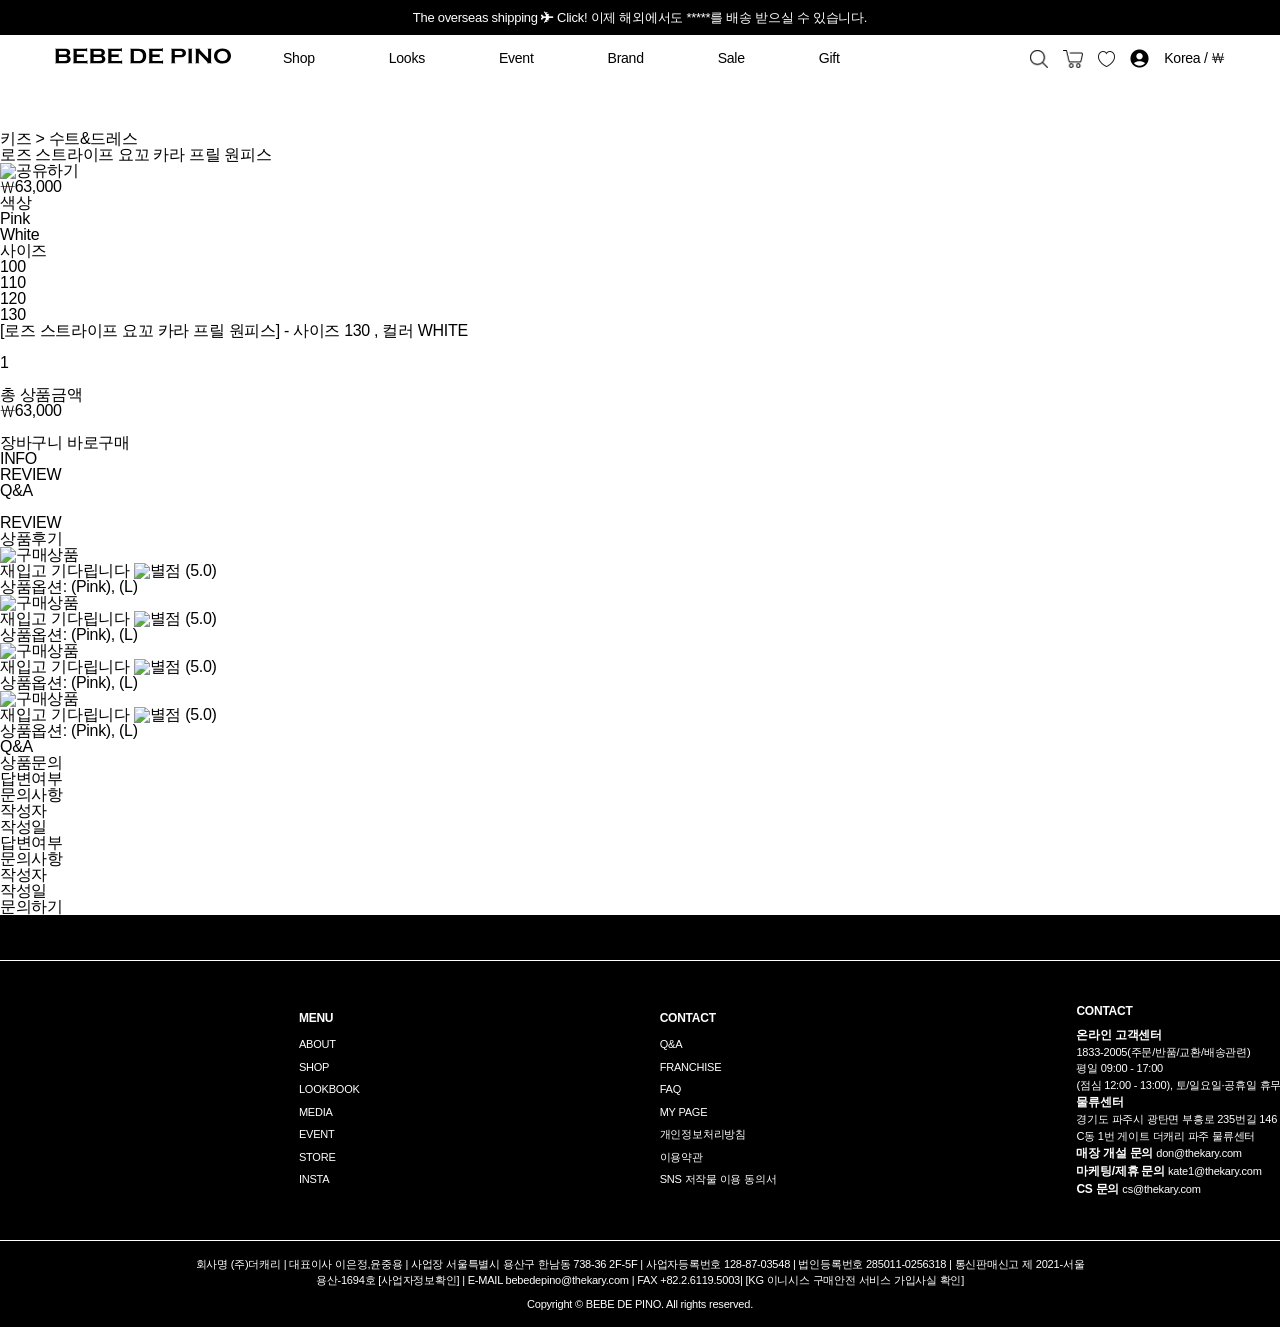
==== product.html @ 1c3b0cec "0415 main+sub" ====
<!DOCTYPE html>
<html lang="ko">
<head>
    <meta charset="UTF-8">
    <meta name="description" content="설렘과 행복 가득한 동화 같은 브랜드.">
    <meta name="keywords" content="아동복, 아기옷, 유아복, 아이들옷, 아이들 유행">
    <link rel="shortcut icon" href="./img/common/logo_r.png" type="image/x-icon">
    <meta name="viewport" content="width=device-width, initial-scale=1.0">
    <title> (포트폴리오) | BxBx Dx xIxO</title>
    <!-- 플러그인, 웹글꼴 연결 -->
    <!-- 개별 사용자 디자인 파일 -->
    <!--swiper 필수 css cdn 연결-->
    <link rel="stylesheet" href="https://unpkg.com/swiper/swiper-bundle.css">
    <link rel="stylesheet" href="https://unpkg.com/swiper/swiper-bundle.min.css">
    <!--swiper 필수 JS cdn 연결-->
    <script src="https://unpkg.com/swiper/swiper-bundle.js"></script>
    <script src="https://unpkg.com/swiper/swiper-bundle.min.js"></script>
    <link rel="stylesheet" href="./styles/reset.css">
    <link rel="stylesheet" href="./styles/common.css">
    <link rel="stylesheet" href="./styles/product.css">
    <link rel="stylesheet" href="./styles/responsive.css">
    <script src="./scripts/common.js" defer></script>
    <script src="./scripts/product.js" defer></script>
</head>
<body>
    <div class="tie_bnr">
        <a href="#">The overseas shipping ✈ Click! 이제 해외에서도 *****를 배송 받으실 수 있습니다.</a>
    </div>
    <div id="wrap">
        <header>
            <div class="top_bnr">
                <div class="bnr_left">
                    <h1>
                        <a href="#" class="bblogo">
                            <img src="./img/common/bb_logo_blk.svg" alt="베베드피노">
                        </a>
                    </h1>
                    <ul class="nav">
                        <li><a href="#" class="navmain">Shop</a>
                            <ul class="lnb_depth">
                                <li><a href="#">신상품</a></li>
                                <li><a href="#">베스트</a></li>
                                <li><a href="#">콜라보레이션</a></li>
                                <li><a href="#">에디션</a></li>
                                <li><a href="#">웨어</a>
                                    <ul class="lnb_depth_2">
                                        <li><a href="#">신생아</a></li>
                                        <li><a href="#">베이비</a></li>
                                        <li><a href="#">키즈</a></li>
                                    </ul>
                                </li>
                                <li><a href="#">언더웨어</a></li>
                                <li><a href="#">액세서리</a></li>
                                <li><a href="#">리빙</a></li>
                            </ul>
                        </li>
                        <li><a href="#" class="navmain">Looks</a>
                            <ul class="lnb_depth">
                                <li><a href="#">룩북</a></li>
                                <li><a href="#">영상</a></li>
                                <li><a href="#">미디어</a>
                                    <ul class="lnb_depth_2">
                                        <li><a href="#">뉴스</a></li>
                                        <li><a href="#">매거진</a></li>
                                        <li><a href="#">이슈</a></li>
                                        <li><a href="#">베피스타일</a></li>
                                    </ul>
                                </li>
                            </ul>
                        </li>
                        <li><a href="#" class="navmain">Event</a>
                            <ul class="lnb_depth">
                                <li><a href="#">바로가기<span><img src="./img/common/link.svg" alt=""></span></a></li>
                            </ul>
                        </li>
                        <li><a href="#" class="navmain">Brand</a>
                            <ul class="lnb_depth">
                                <li><a href="#">브랜드 소개</a></li>
                                <li><a href="#">매장</a></li>
                            </ul>
                        </li>
                        <li><a href="#" class="navmain">Sale</a>
                            <ul class="lnb_depth">
                                <li><a href="#">시즌 상품</a></li>
                                <li><a href="#">아울렛</a></li>
                            </ul>
                        </li>
                        <li><a href="#" class="navmain">Gift</a>
                            <ul class="lnb_depth">
                                <li><a href="#">사은품</a></li>
                                <li><a href="#">선물하세요</a></li>
                            </ul>
                        </li>
                    </ul>
                </div>
                <div class="bnr_right">
                    <a href="#"><img src="./img/common/bnr_search.png" alt="검색"></a>
                    <a href="#"><img src="./img/common/bnr_cart.png" alt="카트"></a>
                    <a href="#"><img src="./img/common/bnr_wish.png" alt="찜리스트"></a>
                    <a href="#"><img src="./img/common/bnr_profile.png" alt="마이페이지"></a>
                    <a href="#">Korea / ￦</a>
                </div>
            </div>
            <div class="sub_bg"></div><!-- 서브가 나타날때 함께 나타나는 배경 -->
        </header>
        <main>
            <div class="salewrap">
                <div class="sale_img">
                    <div class="mainimg">
                        <div class="sub"><a href=""><img src="" alt=""></a></div>
                        <div class="sub"><a href=""><img src="" alt=""></a></div>
                        <div class="sub"><a href=""><img src="" alt=""></a></div>
                    </div>
                </div>
                <div class="sale_info">
                    <p class="p_cate">키즈 > 수트&드레스</p>
                    <div class="prod_info">
                        <div class="p_name_link">
                            <p>로즈 스트라이프 요꼬 카라 프릴 원피스</p>
                            <img src="" alt="공유하기">
                        </div>
                        <p class="p_price">₩63,000</p>
                    </div>
                    <div class="opt_zone">
                        <div class="color_size">
                            <div class="color">
                                <p>색상</p>
                                <ul class="color_btn">
                                    <li>Pink</li>
                                    <li>White</li>
                                </ul>
                            </div>
                            <div class="size">
                                <p>사이즈</p>
                                <ul class="size_btn">
                                    <li>100</li>
                                    <li>110</li>
                                    <li>120</li>
                                    <li>130</li>
                                </ul>
                            </div>
                        </div>
                        <div class="select">
                            <div class="select_grey">
                                <p>[로즈 스트라이프 요꼬 카라 프릴 원피스] - <em>사이즈 130 , 컬러 WHITE</em></p>
                                <div class="select_box">
                                    <input type="button" value="">
                                    <p>1</p>
                                    <input type="button" value="">
                                </div>
                            </div>
                            <div class="select_sum">
                                <p>총 상품금액</p>
                                <span class="price_sum">₩63,000</span>
                            </div>
                        </div>
                        <div class="btn_wrap">
                            <div class="btn_row">
                                <button type="button" class="wish"><img src="" alt=""></button>
                                <div class="cart_buy">
                                    <button type="button" class="cart">장바구니</button>
                                    <button type="button" class="buy">바로구매</button>
                                </div>
                            </div>
                        </div>
                    </div>
                </div>
            </div>
            <nav>
                <ul class="p_info">
                    <li>INFO</li>
                    <li>REVIEW</li>
                    <li>Q&A</li>
                </ul>
            </nav>
            <div class="p_long_img">
                <img src="" alt="">
                <img src="" alt="">
            </div>
            <div class="review sub_wrap">
                <div class="sub_part">
                    <div class="title">
                        <h1>REVIEW</h1>
                        <p>상품후기</p>
                    </div>
                    <div class="content">
                        <ul class="r_list"> <!-- 리뷰샘플 -->
                            <li>
                                <img src="" alt="구매상품">
                                <div class="rev_cont">
                                    <div class="rev">
                                        <p>
                                            <em>재입고 기다립니다</em>
                                            <img src="" alt="별점">
                                            <span>(5.0)</span>
                                        </p>
                                    </div>
                                    <p class="rev_optin">상품옵션: (Pink), (L)</p>
                                </div>
                            </li>
                            <li>
                                <img src="" alt="구매상품">
                                <div class="rev_cont">
                                    <div class="rev">
                                        <p>
                                            <em>재입고 기다립니다</em>
                                            <img src="" alt="별점">
                                            <span>(5.0)</span>
                                        </p>
                                    </div>
                                    <p class="rev_optin">상품옵션: (Pink), (L)</p>
                                </div>
                            </li>
                            <li>
                                <img src="" alt="구매상품">
                                <div class="rev_cont">
                                    <div class="rev">
                                        <p>
                                            <em>재입고 기다립니다</em>
                                            <img src="" alt="별점">
                                            <span>(5.0)</span>
                                        </p>
                                    </div>
                                    <p class="rev_optin">상품옵션: (Pink), (L)</p>
                                </div>
                            </li>
                            <li>
                                <img src="" alt="구매상품">
                                <div class="rev_cont">
                                    <div class="rev">
                                        <p>
                                            <em>재입고 기다립니다</em>
                                            <img src="" alt="별점">
                                            <span>(5.0)</span>
                                        </p>
                                    </div>
                                    <p class="rev_optin">상품옵션: (Pink), (L)</p>
                                </div>
                            </li>
                        </ul>
                    </div>
                </div>
            </div>
            <div class="qna sub_wrap">
                <div class="sub_part">
                    <div class="title">
                        <h1>Q&A</h1>
                        <p>상품문의</p>
                    </div>
                    <div class="content">
                        <dl class="qna_table">
                            <dt>
                                <ul class="qna_dt">
                                    <li>답변여부</li>
                                    <li>문의사항</li>
                                    <li>작성자</li>
                                    <li>작성일</li>
                                </ul>
                            </dt>
                            <dd>
                                <ul class="qna_dd">
                                    <li>답변여부</li>
                                    <li>문의사항</li>
                                    <li>작성자</li>
                                    <li>작성일</li>
                                </ul>
                            </dd>
                        </dl>
                        <button type="button" class="write_btn">문의하기</button>
                    </div>
                </div>
            </div>
        </main>
        <footer>
            <div class="line_zone">
                <div class="logozone">
                    <a href="#"><img src="./img/common/bottom_logo_w.png" alt="베베드피노"></a>
                </div>
                <div class="f_line"></div>
                <div class="f_menu">
                    <p><em>MENU</em></p>
                    <div class="f_bundle">
                        <a href="#">ABOUT</a>
                        <a href="#">SHOP</a>
                        <a href="#">LOOKBOOK</a>
                        <a href="#">MEDIA</a>
                        <a href="#">EVENT</a>
                        <a href="#">STORE</a>
                        <a href="#">INSTA</a>
                    </div>
                </div>
                <div class="f_line"></div>
                <div class="f_contact">
                    <p><em>CONTACT</em></p>
                    <div class="f_bundle">
                        <a href="#">Q&A</a>
                        <a href="#">FRANCHISE</a>
                        <a href="#">FAQ</a>
                        <a href="#">MY PAGE</a>
                        <a href="#">개인정보처리방침</a>
                        <a href="#">이용약관</a>
                        <a href="#">SNS 저작물 이용 동의서</a>
                    </div>
                </div>
                <div class="f_line"></div>
                <div class="f_customer">
                    <p><em>CONTACT</em></p>
                    <div class="f_bundle">
                        <div class="c_center">
                            <dl class="center_o">
                                <dt><em>온라인 고객센터</em></dt>
                                <dd><p>1833-2005(주문/반품/교환/배송관련)</p></dd>
                                <dd><p>평일 09:00 - 17:00</p></dd>
                                <dd><p>(점심 12:00 - 13:00), 토/일요일·공휴일 휴무</p></dd>
                            </dl>
                            <dl class="center_m">
                                <dt><em>물류센터</em></dt>
                                <dd><p>경기도 파주시 광탄면 부흥로 235번길 146</p></dd>
                                <dd><p>C동 1번 게이트 더캐리 파주 물류센터</p></dd>
                            </dl>
                        </div>
                        <div class="c_cs">
                            <p><em>매장 개설 문의 </em>don@thekary.com</p>
                            <p><em>마케팅/제휴 문의 </em>kate1@thekary.com</p>
                            <p><em>CS 문의 </em>cs@thekary.com</p>
                        </div>
                    </div>
                </div>
            </div>
            <address>
                <p>회사명 (주)더캐리 | 대표이사 이은정,윤중용 | 사업장 서울특별시 용산구 한남동 738-36 2F-5F | 사업자등록번호 128-87-03548 | 법인등록번호 285011-0256318 | 통신판매신고 제 2021-서울용산-1694호 [사업자정보확인] | E-MAIL bebedepino@thekary.com | FAX +82.2.6119.5003| [KG 이니시스 구매안전 서비스 가입사실 확인]</p>
                <p>Copyright © BEBE DE PINO. All rights reserved.</p>
            </address>
        </footer>
    </div>
</body>
</html>
---- styles/common.css ----
#wrap {}
#wrap * {
    transition: all 0.3s; /* 크기변형 애니메이션 부드럽게 */
}
/* -------------------------------------------------띠배너 */
.tie_bnr {
    background-color: #000000;
    width: 100%;
    text-align: center;
    padding: 9.25px 0;
}
.tie_bnr a {
    font-size: 0.81rem;
    color: white;
}
/* -------------------------------------------------메인~헤더 */
#wrap {}
#wrap header {}
#wrap header .sub_bg {
    display: none;
    position: absolute; z-index: 800;
    background-color: #fcfcfc;
    width: 100%; height: 440px;
}
#wrap header .top_bnr {
    display: flex; flex-flow: row nowrap;
    justify-content:space-between; align-items: center;
    height: 48px;
    background-color: rgba(255, 255, 255, 0.7);
    padding: 0 55px;
    position: relative; z-index: 999;
}
#wrap header .top_bnr .bnr_left {
    display: flex; flex-flow: row nowrap;
    justify-content:space-between; align-items:center;
    gap:30px;
}
#wrap header .top_bnr .bnr_left h1 {
    width: 176px; height: 22px;
}
#wrap header .top_bnr .bnr_left h1 .bblogo {}
#wrap header .top_bnr .bnr_left h1 .bblogo img {width: 100%;}
#wrap header .top_bnr .bnr_left .nav {
    display: flex; flex-flow: row nowrap;
    justify-content:space-between; align-items:start;
    font-size: 0.88rem; line-height: 1.2; font-weight: 500;
    gap: 30px;
    position: relative; top:0;
}
#wrap header .top_bnr .bnr_left .nav li {
    text-align:left;
}
#wrap header .top_bnr .bnr_left .nav li .navmain {
    padding: 20px 22px;
}
#wrap header .top_bnr .bnr_left .nav li .navmain:hover {
    border-bottom: 2px solid #E72819;
    color: #E72819;
}
#wrap header .top_bnr .bnr_left .nav li a {
    font-size: 0.88rem; font-weight: 500; line-height: 1.5;
}
#wrap header .top_bnr .bnr_left .nav li .lnb_depth {
    width: max-content;
    display: none; flex-flow: column nowrap;
    text-align:left;
    margin-top: 40px;
    gap:18px;
    position: absolute;
}
#wrap header .top_bnr .bnr_left .nav li .lnb_depth > li {
    margin-left: 22px;
}
#wrap header .top_bnr .bnr_left .nav li .lnb_depth li a {
    display: flex;  flex-flow: row nowrap; align-items: end;
}
#wrap header .top_bnr .bnr_left .nav li .lnb_depth li a span {width: 10px;}
#wrap header .top_bnr .bnr_left .nav li .lnb_depth li a span img {width: 100%;}
#wrap header .top_bnr .bnr_left .nav li .lnb_depth li .lnb_depth_2 {
    display: flex; flex-flow: column nowrap;
    text-align: left;
    gap:13px;
    margin-top: 13px;
}
#wrap header .top_bnr .bnr_left .nav li .lnb_depth li .lnb_depth_2 li {
    margin-left: 9px;
}
#wrap header .top_bnr .bnr_left .nav li .lnb_depth li .lnb_depth_2 li a {
    font-size: 0.75rem; font-weight:300; line-height: 1.5;
}
#wrap header .top_bnr .bnr_left .nav li .lnb_depth li a img {width: 100%;}
/* #wrap header .top_bnr .bnr_left .nav li:nth-child(1) {width: 103px;}
#wrap header .top_bnr .bnr_left .nav li:nth-child(2) {width: 86px;}
#wrap header .top_bnr .bnr_left .nav li:nth-child(3) {width: 98px;}
#wrap header .top_bnr .bnr_left .nav li:nth-child(4) {width: 82px;}
#wrap header .top_bnr .bnr_left .nav li:nth-child(5) {width: 73px;}
#wrap header .top_bnr .bnr_left .nav li:nth-child(6) {width: 68px;} */
#wrap header .top_bnr .bnr_right {
    display: flex; flex-flow: row nowrap;
    justify-content:space-between; align-items:center;
    gap: 15px;
}
#wrap header .top_bnr .bnr_right a {
    font-size: 0.88rem; line-height: 1.2; font-weight: 500;
    height: 18px;
}
#wrap header .top_bnr .bnr_right a:nth-child(1) {width: 18px; height: 18px;}
#wrap header .top_bnr .bnr_right a:nth-child(2) {width: 20px; height: 18px;}
#wrap header .top_bnr .bnr_right a:nth-child(3) {width: 17px; height: 17px;}
#wrap header .top_bnr .bnr_right a:nth-child(4) {width: 19px; height: 19px;}
#wrap header .top_bnr .bnr_right a:nth-child(5) {}
#wrap header .top_bnr .bnr_right a img {width: 100%;}
/* -------------------------------------------------메인~섹션별 설정 */
#wrap main .section {
    margin: 0 auto;
    padding: 100px 0;
    width: 1420px;
}
#wrap main .section .title {
    display: flex; flex-flow: row nowrap;
    justify-content: space-between; align-items:flex-end;
    padding-bottom: 25px;
}
#wrap main .section .title .title_info {
    display: flex; flex-flow: row nowrap;
    justify-content: space-between; align-items:flex-end;
}
#wrap main .section .title .title_info h1 {
    font-size: 1.69rem; font-weight: 600;
    margin-right: 9px;
}
#wrap main .section .title .title_info p {
    font-size: 1.0rem; font-weight: 300;
}
#wrap main .section .title .more_btn {}
#wrap main * .more_btn u {
    font-size: 0.69rem; font-weight:500;
}
/* -------------------------------------------------footer */
#wrap footer {
    background-color: #000;
    padding-top:45px;
}
#wrap footer * {
    color: #fff;
    font-size: 0.69rem; font-weight: 200; line-height: 1.5;
}
#wrap footer * em {
    font-size: 0.75rem; font-weight:600; line-height: 1.5;
}

#wrap footer .line_zone {
    display: flex; flex-flow: row nowrap;
    justify-content: center; align-items: center;
    gap:150px;
    border-top : 1px solid #fff;
    border-bottom : 1px solid #fff;
}
#wrap footer .line_zone .f_line {
    background-color: #fff;
    width: 1px; height:279px;
}
#wrap footer .line_zone .logozone {}
#wrap footer .line_zone .logozone a {}
#wrap footer .line_zone .logozone a img {width: 100%; height: 86px;}
#wrap footer .line_zone .f_menu {}
#wrap footer .line_zone .f_menu p {}
#wrap footer .line_zone .f_menu p em {}
#wrap footer .line_zone div .f_bundle {
    display: flex; flex-flow: column nowrap;
    width: max-content;
    margin-top: 6px;
}
#wrap footer .line_zone div .f_bundle a {
    padding: 3px 0;
}
#wrap footer .line_zone .f_menu .f_bundle {}
#wrap footer .line_zone .f_menu .f_bundle a {}
#wrap footer .line_zone .f_contact {}
#wrap footer .line_zone .f_contact p {}
#wrap footer .line_zone .f_contact p em {}
#wrap footer .line_zone .f_contact .f_bundle {}
#wrap footer .line_zone .f_contact .f_bundle a {}
#wrap footer .line_zone .f_customer {}
#wrap footer .line_zone .f_customer p {}
#wrap footer .line_zone .f_customer p em {}
#wrap footer .line_zone .f_customer .f_bundle {}
#wrap footer .line_zone .f_customer .f_bundle .c_center {}
#wrap footer .line_zone .f_customer .f_bundle .c_center .center_o {}
#wrap footer .line_zone .f_customer .f_bundle .c_center .center_o dt {}
#wrap footer .line_zone .f_customer .f_bundle .c_center .center_o dt em {}
#wrap footer .line_zone .f_customer .f_bundle .c_center .center_o dd {}
#wrap footer .line_zone .f_customer .f_bundle .c_center .center_o dd p {}
#wrap footer .line_zone .f_customer .f_bundle .c_center .center_m {}
#wrap footer .line_zone .f_customer .f_bundle .c_center .center_m dt {}
#wrap footer .line_zone .f_customer .f_bundle .c_center .center_m dt em {}
#wrap footer .line_zone .f_customer .f_bundle .c_center .center_m dd {}
#wrap footer .line_zone .f_customer .f_bundle .c_center .center_m dd p {}
#wrap footer .line_zone .f_customer .f_bundle .c_cs {}
#wrap footer .line_zone .f_customer .f_bundle .c_cs p {}
#wrap footer .line_zone .f_customer .f_bundle .c_cs p em {}
#wrap footer address {
    margin: 0 auto;
    text-align: center;
    width: 896px;
    padding: 15px 0;
}
#wrap footer address p {}
#wrap footer address p:first-child {
    margin-bottom: 7px;
}
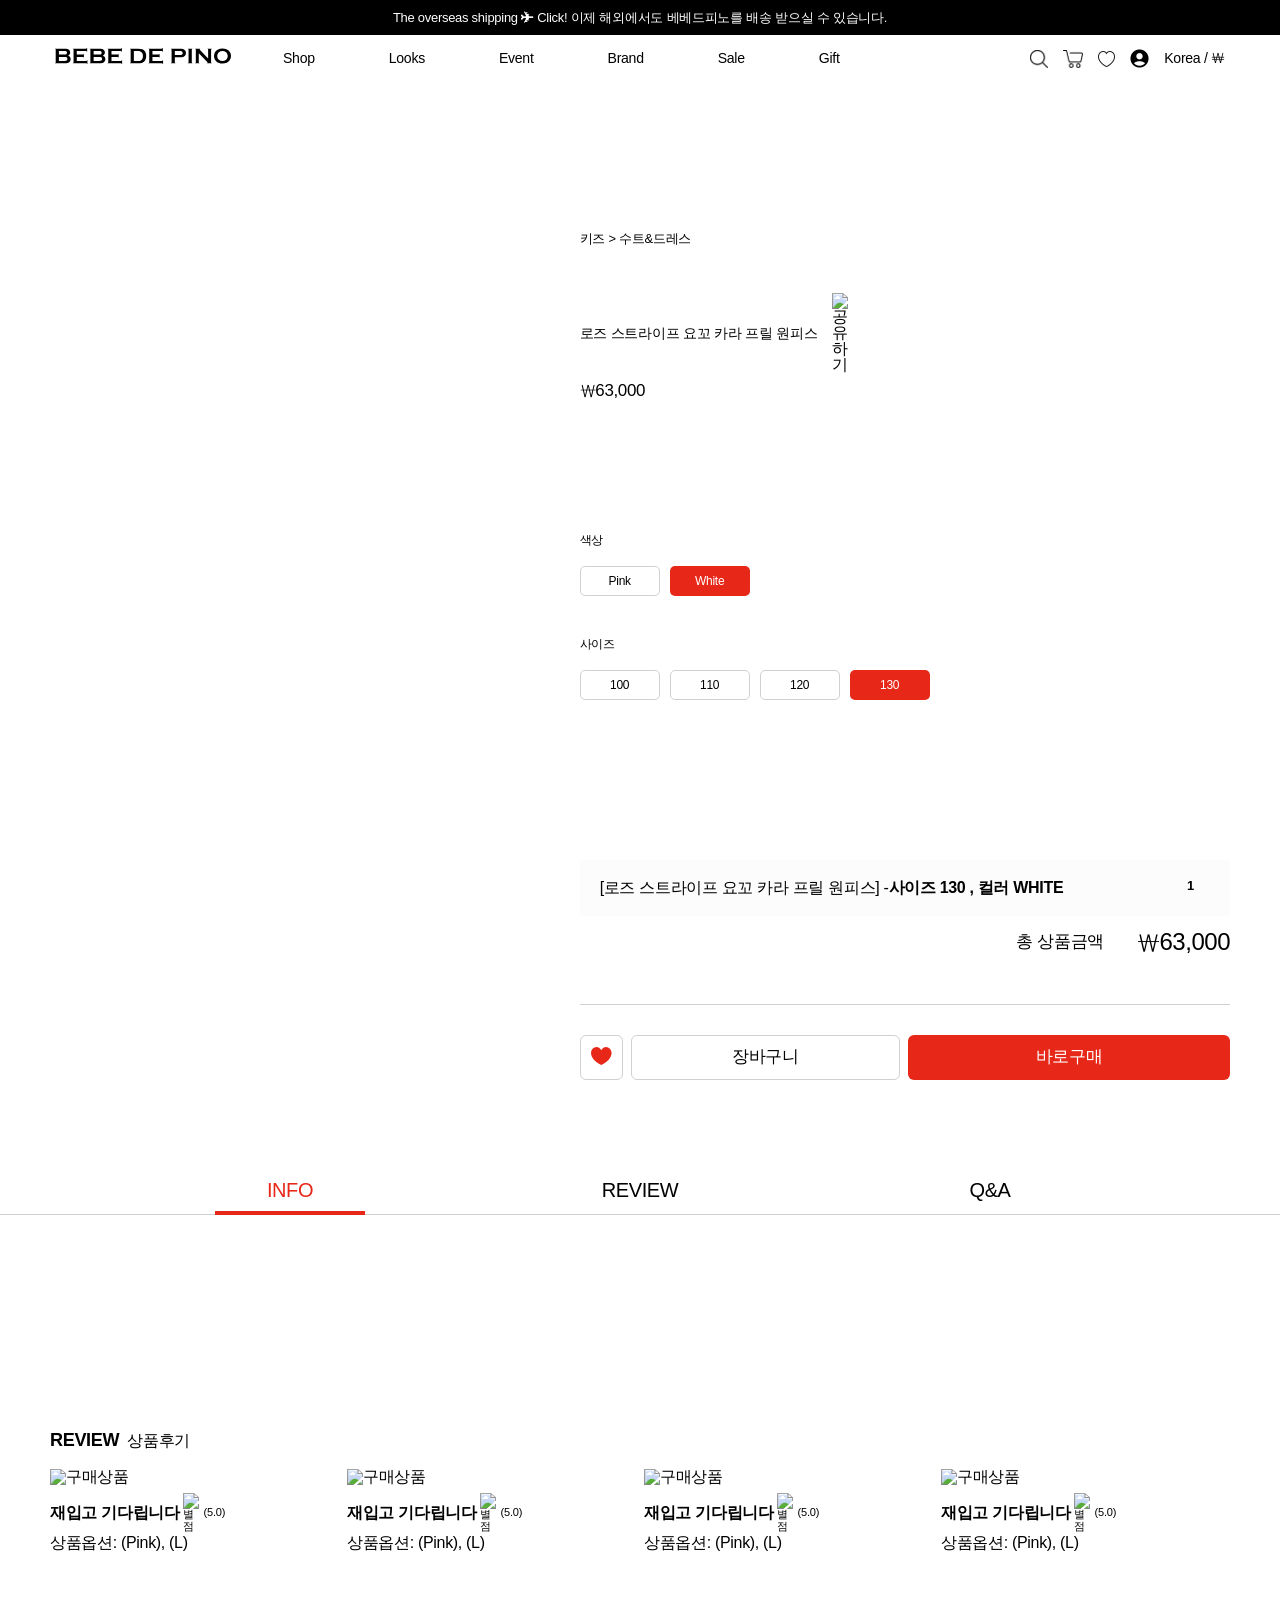
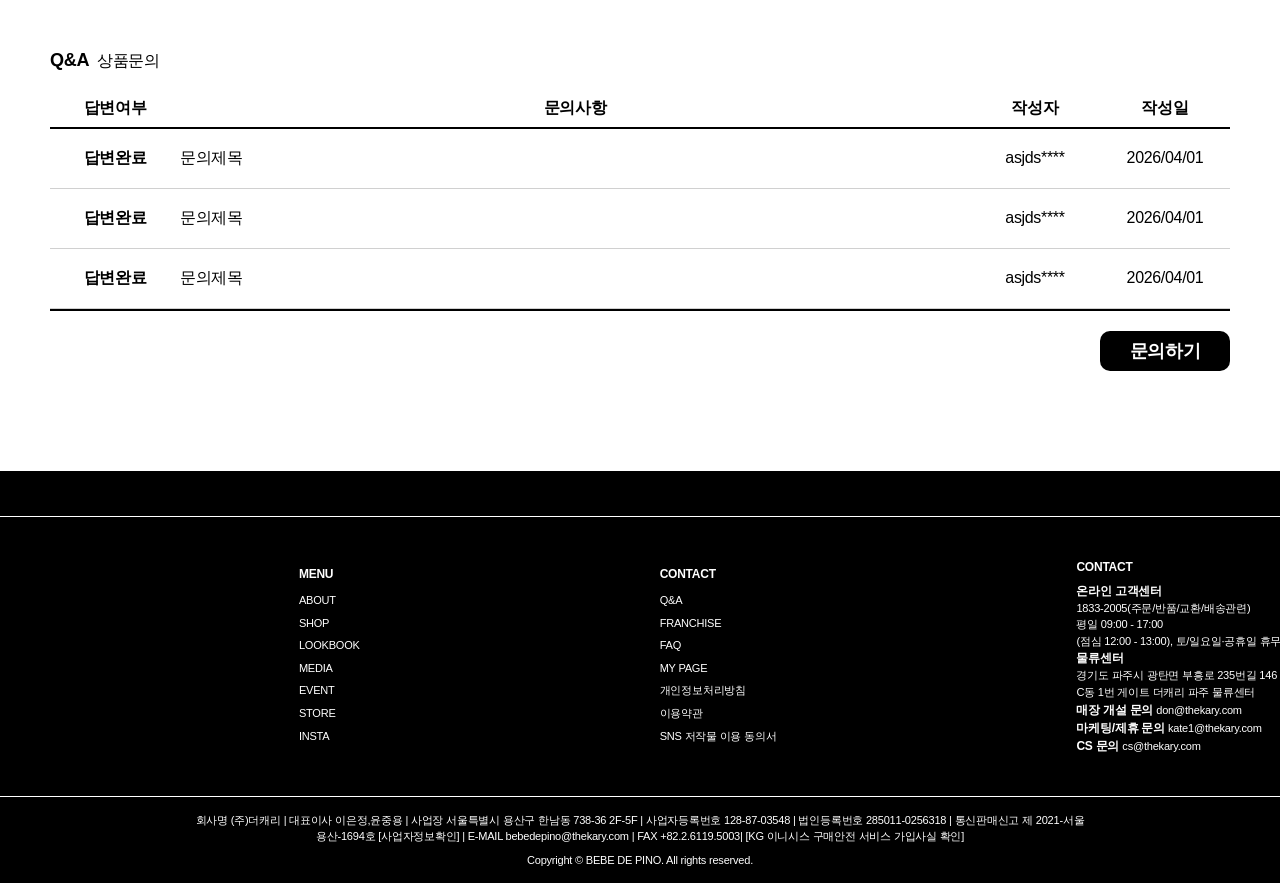
==== commit 8d3aa63d: "0424" ====
--- a/product.html
+++ b/product.html
@@ -6,7 +6,7 @@
     <meta name="keywords" content="아동복, 아기옷, 유아복, 아이들옷, 아이들 유행">
     <link rel="shortcut icon" href="./img/common/logo_r.png" type="image/x-icon">
     <meta name="viewport" content="width=device-width, initial-scale=1.0">
-    <title> (포트폴리오) | BxBx Dx xIxO</title>
+    <title>(포트폴리오) | BeBe De PINO</title>
     <!-- 플러그인, 웹글꼴 연결 -->
     <!-- 개별 사용자 디자인 파일 -->
     <!--swiper 필수 css cdn 연결-->
@@ -24,7 +24,7 @@
 </head>
 <body>
     <div class="tie_bnr">
-        <a href="#">The overseas shipping ✈ Click! 이제 해외에서도 *****를 배송 받으실 수 있습니다.</a>
+        <a href="#">The overseas shipping ✈ Click! 이제 해외에서도 베베드피노를 배송 받으실 수 있습니다.</a>
     </div>
     <div id="wrap">
         <header>
@@ -36,7 +36,13 @@
                         </a>
                     </h1>
                     <ul class="nav">
-                        <li><a href="#" class="navmain">Shop</a>
+                        <li>
+                            <div class="nav_row">
+                                <a href="#" class="navmain">Shop</a>
+                                <button class="arrow_btn" aria-label="하위메뉴 열기">
+                                    <img src="https://cdn-icons-png.flaticon.com/128/6423/6423875.png" alt="">
+                                </button>
+                            </div>
                             <ul class="lnb_depth">
                                 <li><a href="#">신상품</a></li>
                                 <li><a href="#">베스트</a></li>
@@ -54,7 +60,13 @@
                                 <li><a href="#">리빙</a></li>
                             </ul>
                         </li>
-                        <li><a href="#" class="navmain">Looks</a>
+                        <li>
+                            <div class="nav_row">
+                                <a href="#" class="navmain">Looks</a>
+                                <button class="arrow_btn" aria-label="하위메뉴 열기">
+                                    <img src="https://cdn-icons-png.flaticon.com/128/6423/6423875.png" alt="">
+                                </button>
+                            </div>
                             <ul class="lnb_depth">
                                 <li><a href="#">룩북</a></li>
                                 <li><a href="#">영상</a></li>
@@ -68,24 +80,53 @@
                                 </li>
                             </ul>
                         </li>
-                        <li><a href="#" class="navmain">Event</a>
-                            <ul class="lnb_depth">
-                                <li><a href="#">바로가기<span><img src="./img/common/link.svg" alt=""></span></a></li>
-                            </ul>
-                        </li>
-                        <li><a href="#" class="navmain">Brand</a>
+                        <li>
+                            <div class="nav_row">
+                                <a href="#" class="navmain">Event</a>
+                                <button class="arrow_btn" aria-label="하위메뉴 열기">
+                                    <img src="https://cdn-icons-png.flaticon.com/128/6423/6423875.png" alt="">
+                                </button>
+                            </div>
+                            <ul class="lnb_depth">
+                                <li class="event_row">
+                                    <a href="#">바로가기</a>
+                                    <span>
+                                        <img src="./img/common/link.svg" alt="">
+                                    </span>
+                                </li>
+                            </ul>
+                        </li>
+                        <li>
+                            <div class="nav_row">
+                                <a href="#" class="navmain">Brand</a>
+                                <button class="arrow_btn" aria-label="하위메뉴 열기">
+                                    <img src="https://cdn-icons-png.flaticon.com/128/6423/6423875.png" alt="">
+                                </button>
+                            </div>
                             <ul class="lnb_depth">
                                 <li><a href="#">브랜드 소개</a></li>
                                 <li><a href="#">매장</a></li>
                             </ul>
                         </li>
-                        <li><a href="#" class="navmain">Sale</a>
+                        <li>
+                            <div class="nav_row">
+                                <a href="#" class="navmain">Sale</a>
+                                <button class="arrow_btn" aria-label="하위메뉴 열기">
+                                    <img src="https://cdn-icons-png.flaticon.com/128/6423/6423875.png" alt="">
+                                </button>
+                            </div>
                             <ul class="lnb_depth">
                                 <li><a href="#">시즌 상품</a></li>
                                 <li><a href="#">아울렛</a></li>
                             </ul>
                         </li>
-                        <li><a href="#" class="navmain">Gift</a>
+                        <li>
+                            <div class="nav_row">
+                                <a href="#" class="navmain">Gift</a>
+                                <button class="arrow_btn" aria-label="하위메뉴 열기">
+                                    <img src="https://cdn-icons-png.flaticon.com/128/6423/6423875.png" alt="">
+                                </button>
+                            </div>
                             <ul class="lnb_depth">
                                 <li><a href="#">사은품</a></li>
                                 <li><a href="#">선물하세요</a></li>
@@ -100,53 +141,72 @@
                     <a href="#"><img src="./img/common/bnr_profile.png" alt="마이페이지"></a>
                     <a href="#">Korea / ￦</a>
                 </div>
+                <div class="bnr_short">
+                    <a href="#"><img src="./img/common/bnr_search.png" alt="검색"></a>
+                    <a href="#"><img src="./img/common/bnr_cart.png" alt="카트"></a>
+                    <a href="#" id="ham"><img src="./img/common/ham.svg" alt="메뉴모음"></a>
+                    <div class="m_bg">
+                        <div class="m_side_wrap">
+                            <div class="top"><!-- js붙여넣기 위치 -->
+                                <a href="#"><img src="./img/common/bnr_search.png" alt="검색"></a>
+                                <a href="#"><img src="./img/common/bnr_cart.png" alt="카트"></a>
+                                <a href="#" class="close_ham"><img src="./img/common/ham.svg" alt="닫기"></a>
+                            </div>
+                            <div class="m_nav"><!-- js붙여넣기 위치 --></div>
+                        </div>
+                    </div>
+                </div>
             </div>
             <div class="sub_bg"></div><!-- 서브가 나타날때 함께 나타나는 배경 -->
         </header>
         <main>
-            <div class="salewrap">
-                <div class="sale_img">
-                    <div class="mainimg">
-                        <div class="sub"><a href=""><img src="" alt=""></a></div>
-                        <div class="sub"><a href=""><img src="" alt=""></a></div>
-                        <div class="sub"><a href=""><img src="" alt=""></a></div>
-                    </div>
+            <div id="salewrap">
+                <div class="sale_imgzone">
+                    <a href="#" class="main_img"><img src="./img/sub/main_01.png" alt=""></a>
+                    <ul class="sub_imgzone">
+                        <li><a href="#"><img src="./img/sub/main_02.png" alt=""></a></li>
+                        <li><a href="#"><img src="./img/sub/main_03.png" alt=""></a></li>
+                        <li><a href="#"><img src="./img/sub/main_04.png" alt=""></a></li>
+                    </ul>
                 </div>
                 <div class="sale_info">
                     <p class="p_cate">키즈 > 수트&드레스</p>
                     <div class="prod_info">
                         <div class="p_name_link">
                             <p>로즈 스트라이프 요꼬 카라 프릴 원피스</p>
-                            <img src="" alt="공유하기">
+                            <a href="#" class="share_link"><img src="./img/sub/shr.png" alt="공유하기"></a>
                         </div>
                         <p class="p_price">₩63,000</p>
                     </div>
                     <div class="opt_zone">
                         <div class="color_size">
-                            <div class="color">
+                            <div class="opt color">
                                 <p>색상</p>
-                                <ul class="color_btn">
-                                    <li>Pink</li>
-                                    <li>White</li>
-                                </ul>
-                            </div>
-                            <div class="size">
+                                <ul class="btn_ul color_btn">
+                                    <li><button type="button">Pink</button></li>
+                                    <li><button type="button" class="active">White</button></li>
+                                </ul>
+                            </div>
+                            <div class="opt size">
                                 <p>사이즈</p>
-                                <ul class="size_btn">
-                                    <li>100</li>
-                                    <li>110</li>
-                                    <li>120</li>
-                                    <li>130</li>
+                                <ul class="btn_ul size_btn">
+                                    <li><button type="button">100</button></li>
+                                    <li><button type="button">110</button></li>
+                                    <li><button type="button">120</button></li>
+                                    <li><button type="button" class="active">130</button></li>
                                 </ul>
                             </div>
                         </div>
                         <div class="select">
                             <div class="select_grey">
-                                <p>[로즈 스트라이프 요꼬 카라 프릴 원피스] - <em>사이즈 130 , 컬러 WHITE</em></p>
+                                <div class="buy_info">
+                                    <p>[로즈 스트라이프 요꼬 카라 프릴 원피스] - </p>
+                                    <p><em>사이즈 130 , 컬러 WHITE</em></p>
+                                </div>
                                 <div class="select_box">
-                                    <input type="button" value="">
+                                    <button type="button"><img src="" alt=""></button>
                                     <p>1</p>
-                                    <input type="button" value="">
+                                    <button type="button"><img src="" alt=""></button>
                                 </div>
                             </div>
                             <div class="select_sum">
@@ -156,11 +216,9 @@
                         </div>
                         <div class="btn_wrap">
                             <div class="btn_row">
-                                <button type="button" class="wish"><img src="" alt=""></button>
-                                <div class="cart_buy">
-                                    <button type="button" class="cart">장바구니</button>
-                                    <button type="button" class="buy">바로구매</button>
-                                </div>
+                                <button type="button" class="wish"><img src="./img/product/zzim_btn.svg" alt=""></button>
+                                <button type="button" class="cart">장바구니</button>
+                                <button type="button" class="buy">바로구매</button>
                             </div>
                         </div>
                     </div>
@@ -168,30 +226,29 @@
             </div>
             <nav>
                 <ul class="p_info">
-                    <li>INFO</li>
-                    <li>REVIEW</li>
-                    <li>Q&A</li>
+                    <li><a href="#" class="active">INFO</a></li>
+                    <li><a href="#">REVIEW</a></li>
+                    <li><a href="#">Q&A</a></li>
                 </ul>
             </nav>
-            <div class="p_long_img">
-                <img src="" alt="">
-                <img src="" alt="">
-            </div>
-            <div class="review sub_wrap">
+            <div id="p_long_img">
+                <img src="./img/sub/rose.jpg" alt="">
+            </div>
+            <div class="sub_wrap" id="review">
                 <div class="sub_part">
                     <div class="title">
                         <h1>REVIEW</h1>
                         <p>상품후기</p>
                     </div>
-                    <div class="content">
+                    <div class="contents">
                         <ul class="r_list"> <!-- 리뷰샘플 -->
                             <li>
-                                <img src="" alt="구매상품">
+                                <a href="#" class="rev_more"><img src="./img/sub/rev.png" alt="구매상품"></a>
                                 <div class="rev_cont">
                                     <div class="rev">
                                         <p>
                                             <em>재입고 기다립니다</em>
-                                            <img src="" alt="별점">
+                                            <span class="star"><img src="./img/sub/star.png" alt="별점"></span>
                                             <span>(5.0)</span>
                                         </p>
                                     </div>
@@ -199,12 +256,12 @@
                                 </div>
                             </li>
                             <li>
-                                <img src="" alt="구매상품">
+                                <a href="#" class="rev_more"><img src="./img/sub/rev.png" alt="구매상품"></a>
                                 <div class="rev_cont">
                                     <div class="rev">
                                         <p>
                                             <em>재입고 기다립니다</em>
-                                            <img src="" alt="별점">
+                                            <span class="star"><img src="./img/sub/star.png" alt="별점"></span>
                                             <span>(5.0)</span>
                                         </p>
                                     </div>
@@ -212,12 +269,12 @@
                                 </div>
                             </li>
                             <li>
-                                <img src="" alt="구매상품">
+                                <a href="#" class="rev_more"><img src="./img/sub/rev.png" alt="구매상품"></a>
                                 <div class="rev_cont">
                                     <div class="rev">
                                         <p>
                                             <em>재입고 기다립니다</em>
-                                            <img src="" alt="별점">
+                                            <span class="star"><img src="./img/sub/star.png" alt="별점"></span>
                                             <span>(5.0)</span>
                                         </p>
                                     </div>
@@ -225,12 +282,12 @@
                                 </div>
                             </li>
                             <li>
-                                <img src="" alt="구매상품">
+                                <a href="#" class="rev_more"><img src="./img/sub/rev.png" alt="구매상품"></a>
                                 <div class="rev_cont">
                                     <div class="rev">
                                         <p>
                                             <em>재입고 기다립니다</em>
-                                            <img src="" alt="별점">
+                                            <span class="star"><img src="./img/sub/star.png" alt="별점"></span>
                                             <span>(5.0)</span>
                                         </p>
                                     </div>
@@ -241,13 +298,13 @@
                     </div>
                 </div>
             </div>
-            <div class="qna sub_wrap">
+            <div class="sub_wrap" id="qna">
                 <div class="sub_part">
                     <div class="title">
                         <h1>Q&A</h1>
                         <p>상품문의</p>
                     </div>
-                    <div class="content">
+                    <div class="contents">
                         <dl class="qna_table">
                             <dt>
                                 <ul class="qna_dt">
@@ -259,14 +316,30 @@
                             </dt>
                             <dd>
                                 <ul class="qna_dd">
-                                    <li>답변여부</li>
-                                    <li>문의사항</li>
-                                    <li>작성자</li>
-                                    <li>작성일</li>
+                                    <li>답변완료</li>
+                                    <li>문의제목</li>
+                                    <li>asjds****</li>
+                                    <li>2026/04/01</li>
+                                </ul>
+                            </dd>
+                            <dd>
+                                <ul class="qna_dd">
+                                    <li>답변완료</li>
+                                    <li>문의제목</li>
+                                    <li>asjds****</li>
+                                    <li>2026/04/01</li>
+                                </ul>
+                            </dd>
+                            <dd>
+                                <ul class="qna_dd">
+                                    <li>답변완료</li>
+                                    <li>문의제목</li>
+                                    <li>asjds****</li>
+                                    <li>2026/04/01</li>
                                 </ul>
                             </dd>
                         </dl>
-                        <button type="button" class="write_btn">문의하기</button>
+                        <button type="button" id="write_btn">문의하기</button>
                     </div>
                 </div>
             </div>
--- a/styles/common.css
+++ b/styles/common.css
@@ -28,7 +28,7 @@
     height: 48px;
     background-color: rgba(255, 255, 255, 0.7);
     padding: 0 55px;
-    position: relative; z-index: 999;
+    position: relative; z-index: 998;
 }
 #wrap header .top_bnr .bnr_left {
     display: flex; flex-flow: row nowrap;
@@ -71,11 +71,13 @@
 #wrap header .top_bnr .bnr_left .nav li .lnb_depth > li {
     margin-left: 22px;
 }
-#wrap header .top_bnr .bnr_left .nav li .lnb_depth li a {
+#wrap header .top_bnr .bnr_left .nav li .lnb_depth .event_row {
     display: flex;  flex-flow: row nowrap; align-items: end;
 }
-#wrap header .top_bnr .bnr_left .nav li .lnb_depth li a span {width: 10px;}
-#wrap header .top_bnr .bnr_left .nav li .lnb_depth li a span img {width: 100%;}
+#wrap header .top_bnr .bnr_left .nav li .lnb_depth li a {}
+#wrap header .top_bnr .bnr_left .nav li .lnb_depth li a span {margin-left: 1px; width: 10px;}
+#wrap header .top_bnr .bnr_left .nav li .lnb_depth li a span img {width: 100%;
+}
 #wrap header .top_bnr .bnr_left .nav li .lnb_depth li .lnb_depth_2 {
     display: flex; flex-flow: column nowrap;
     text-align: left;
@@ -83,7 +85,7 @@
     margin-top: 13px;
 }
 #wrap header .top_bnr .bnr_left .nav li .lnb_depth li .lnb_depth_2 li {
-    margin-left: 9px;
+    margin-left: 15px;
 }
 #wrap header .top_bnr .bnr_left .nav li .lnb_depth li .lnb_depth_2 li a {
     font-size: 0.75rem; font-weight:300; line-height: 1.5;
@@ -108,15 +110,131 @@
 #wrap header .top_bnr .bnr_right a:nth-child(2) {width: 20px; height: 18px;}
 #wrap header .top_bnr .bnr_right a:nth-child(3) {width: 17px; height: 17px;}
 #wrap header .top_bnr .bnr_right a:nth-child(4) {width: 19px; height: 19px;}
-#wrap header .top_bnr .bnr_right a:nth-child(5) {}
+#wrap header .top_bnr .bnr_right a:nth-child(5) {line-height: 1.2;}
 #wrap header .top_bnr .bnr_right a img {width: 100%;}
+#wrap header .top_bnr .bnr_short {
+    display: none; flex-flow: row nowrap;
+    justify-content:space-between; align-items:center;
+    text-align: right;
+    gap: 15px;
+}
+#wrap header .top_bnr .bnr_short a {
+    display:inline-block; 
+}
+#wrap header .top_bnr .bnr_short #ham {
+    width: 11px;
+}
+
+#wrap header .top_bnr .bnr_short #ham img {width: 100%;}
+#wrap header .top_bnr .bnr_short a:nth-child(1) {width: 18px; height: 18px;
+}
+#wrap header .top_bnr .bnr_short a:nth-child(2) {width: 18px; height: 18px;}
+#wrap header .top_bnr .bnr_short a img {width: 100%;}
+
+#wrap header .top_bnr .bnr_short .m_bg {
+    display: none;
+    position: fixed; right:0; top:0; z-index: 888;
+    width: 100%; height: 100vh;
+    background: rgba(49, 49, 49, 0.7);
+}
+#wrap header .top_bnr .bnr_short .m_bg .m_side_wrap {
+    background:  #fcfcfc;
+    position: relative; z-index: 999;
+    height: 100vh; max-width:320px; min-width: 160px;
+    margin-left: auto; /* 메뉴창 오른쪽 정렬 */
+}
+#wrap header .top_bnr .bnr_short .m_bg .m_side_wrap .top {
+    padding-top: 20px;
+    display: flex; flex-flow: row nowrap; gap:10px; align-items: center;
+    justify-content: end;
+    margin: 0 25px 30px 0;
+}
+#wrap header .top_bnr .bnr_short .m_bg .m_side_wrap .top a:first-child {line-height: 1.1;}
+#wrap header .top_bnr .bnr_short .m_bg .m_side_wrap .top a {line-height: 1.0;}
+#wrap header .top_bnr .bnr_short .m_bg .m_side_wrap .top .close_ham {width: 10px; line-height: 0.6;}
+#wrap header .top_bnr .bnr_short .m_bg .m_side_wrap .top a img {width: 100%;}
+#wrap header .top_bnr .bnr_short .m_bg .m_side_wrap .m_nav {}
+header .m_bg .m_side_wrap .user_menu {
+    display: flex; flex-flow: row nowrap;
+}
+#wrap header .top_bnr .bnr_short .m_bg .m_side_wrap .m_nav .nav {}
+#wrap header .top_bnr .bnr_short .m_bg .m_side_wrap .m_nav .nav > li {
+    display: flex; flex-flow: column nowrap;
+    padding: 15px 20px;
+    position: relative;
+}
+/* nav_row: navmain + arrow_btn 가로 정렬 */
+#wrap header .top_bnr .bnr_short .m_bg .m_side_wrap .m_nav .nav > li .nav_row {
+    display: flex; flex-flow: row nowrap;
+    justify-content: space-between; align-items: center;
+}
+/* 데스크톱에서는 nav_row를 투명하게 통과시키고, arrow_btn은 숨김 */
+#wrap header .top_bnr .bnr_left .nav li .nav_row {
+    display: contents;
+}
+#wrap header .top_bnr .bnr_left .nav li .nav_row .arrow_btn {
+    display: none;
+}
+/* arrow_btn 공통 */
+.arrow_btn {
+    background: none; border: none; cursor: pointer;
+    width: 14px; height: 14px;
+    padding: 0; flex-shrink: 0;
+}
+.arrow_btn img {
+    width: 100%; display: block;
+    transition: transform 0.3s;
+}
+.arrow_btn.open img {
+    transform: rotate(90deg);
+}
+#wrap header .top_bnr .bnr_short .m_bg .m_side_wrap .m_nav .nav > li > a {}
+#wrap header .top_bnr .bnr_short .m_bg .m_side_wrap .m_nav .nav > li > .lnb_depth {
+    text-align: left;
+    margin: 20px 0 0 20px;
+    height: 0; overflow: hidden;
+}
+#wrap header .top_bnr .bnr_short .m_bg .m_side_wrap .m_nav .nav > li > .lnb_depth > li {
+    padding: 4px 0;
+}
+#wrap header .top_bnr .bnr_short .m_bg .m_side_wrap .m_nav .nav > li > .lnb_depth .event_row {
+    padding: 4px 0;
+    display: flex;  flex-flow: row nowrap; align-items: end;
+}
+#wrap header .top_bnr .bnr_short .m_bg .m_side_wrap .m_nav .nav > li > .lnb_depth .event_row a {line-height: 1.25;}
+#wrap header .top_bnr .bnr_short .m_bg .m_side_wrap .m_nav .nav > li > .lnb_depth .event_row span {margin-left: 3px;}
+#wrap header .top_bnr .bnr_short .m_bg .m_side_wrap .m_nav .nav > li > .lnb_depth .event_row span img {width: 100%;}
+#wrap header .top_bnr .bnr_short .m_bg .m_side_wrap .m_nav .nav > li > .lnb_depth > li > a {
+    font-size: 0.81rem; font-weight: 300; line-height: 1.5;
+    width: max-content;
+    justify-content:flex-end;
+}
+#wrap header .top_bnr .bnr_short .m_bg .m_side_wrap .m_nav .nav > li > .lnb_depth > li .lnb_depth_2 {
+    margin: 5px 0 0 20px;
+}
+#wrap header .top_bnr .bnr_short .m_bg .m_side_wrap .m_nav .nav > li > .lnb_depth > li .lnb_depth_2 > li {
+    display: flex;  flex-flow: row nowrap; align-items:flex-start;
+}
+#wrap header .top_bnr .bnr_short .m_bg .m_side_wrap .m_nav .nav > li > .lnb_depth > li .lnb_depth_2 > li > a {
+    font-size: 0.69rem; font-weight: 300; line-height: 1.5;
+    width: 100%;
+    justify-content: flex-start;
+}
+#wrap header .top_bnr .bnr_short .m_bg .m_side_wrap .user_menu {}
+#wrap header .top_bnr .bnr_short .m_bg .m_side_wrap .m_nav .nav > li:has(.arrow_btn.open) > .nav_row > .navmain {
+    color: #E72819;
+}
+
 /* -------------------------------------------------메인~섹션별 설정 */
+#wrap main {}
 #wrap main .section {
     margin: 0 auto;
-    padding: 100px 0;
+    padding: 0 50px;
     width: 1420px;
+    margin-bottom: 100px;
 }
 #wrap main .section .title {
+    width: 100%;
     display: flex; flex-flow: row nowrap;
     justify-content: space-between; align-items:flex-end;
     padding-bottom: 25px;
@@ -133,6 +251,7 @@
     font-size: 1.0rem; font-weight: 300;
 }
 #wrap main .section .title .more_btn {}
+#wrap main .section .container {width: 100%;}
 #wrap main * .more_btn u {
     font-size: 0.69rem; font-weight:500;
 }
@@ -148,7 +267,6 @@
 #wrap footer * em {
     font-size: 0.75rem; font-weight:600; line-height: 1.5;
 }
-
 #wrap footer .line_zone {
     display: flex; flex-flow: row nowrap;
     justify-content: center; align-items: center;
--- a/styles/product.css
+++ b/styles/product.css
@@ -0,0 +1,320 @@
+/* product.css */
+#wrap main #salewrap {
+    padding: 0 50px;
+    margin: 0 auto;
+    width: 100%; gap: 40px;
+    max-width: 1620px;
+    display: flex; flex-flow: row nowrap;
+    justify-content: space-between; align-items:start;
+    padding-top: 150px;
+}
+#wrap main #salewrap .sale_imgzone {
+    width: calc(100% - 656px);
+    min-width: 394px;
+    display: flex; flex-flow: column nowrap;
+    justify-content: center; align-items: center; gap:22px;
+}
+#wrap main #salewrap .sale_imgzone .main_img {
+    display: block;
+    width: 100%;
+}
+#wrap main #salewrap .sale_imgzone .main_img img {width:100%;}
+#wrap main #salewrap .sale_imgzone .sub_imgzone {
+    width: 100%;
+    display: flex; flex-flow: row nowrap;
+    justify-content:space-between; align-items: center;
+}
+#wrap main #salewrap .sale_imgzone .sub_imgzone li {
+    width: calc((100% - 15px) / 3);
+    max-width: 300px; 
+}
+#wrap main #salewrap .sale_imgzone .sub_imgzone li a {
+    display: block;
+    width: 100%;
+}
+#wrap main #salewrap .sale_imgzone .sub_imgzone li a img {width:100%;}
+#wrap main #salewrap .sale_info {
+    width: calc(100% - (100% - 656px - 40px));
+    min-width: 350px;
+}
+#wrap main #salewrap .sale_info .p_cate {
+    font-size: 0.81rem; font-weight: 200;
+}
+#wrap main #salewrap .sale_info .prod_info {
+    margin-top: 48px;
+}
+#wrap main #salewrap .sale_info .prod_info .p_name_link {
+    display: flex; flex-flow: row nowrap; gap: 15px;
+    align-items: center;
+}
+#wrap main #salewrap .sale_info .prod_info .p_name_link p {
+    font-size: 0.88rem;
+}
+#wrap main #salewrap .sale_info .prod_info .p_name_link .share_link {
+    display: inline-block;
+    width: 15px;
+}
+#wrap main #salewrap .sale_info .prod_info .p_name_link .share_link img {width:100%;}
+#wrap main #salewrap .sale_info .prod_info .p_price {
+    margin-top: 10px;
+    font-size: 1.06rem; font-weight: 500;
+}
+#wrap main #salewrap .sale_info .opt_zone {
+    margin-top: 134px;
+    width: 100%;
+}
+#wrap main #salewrap .sale_info .opt_zone .color_size {}
+#wrap main #salewrap .sale_info .opt_zone .color_size .opt {
+    display: flex; flex-flow: column nowrap; gap:20px;
+}
+#wrap main #salewrap .sale_info .opt_zone .color_size .opt > p {
+    font-size: 0.75rem;
+}
+#wrap main #salewrap .sale_info .opt_zone .color_size .opt .btn_ul {
+    display: flex; flex-flow: row nowrap; gap:10px;
+}
+#wrap main #salewrap .sale_info .opt_zone .color_size .opt .btn_ul li {}
+#wrap main #salewrap .sale_info .opt_zone .color_size .opt .btn_ul li button {
+    font-size: 0.75rem; font-weight:400;
+    width: 80px; height: 30px;
+    border: #d0d0d0 solid 0.3px; border-radius: 5px;
+    background-color: #fff;
+    color: #000;
+}
+#wrap main #salewrap .sale_info .opt_zone .color_size .opt .btn_ul li button.active {
+    font-size: 0.75rem; font-weight:400;
+    width: 80px; height: 30px;
+    border-radius: 5px;
+    border: none; 
+    background-color: #E72819;
+    color: #fff;
+}
+#wrap main #salewrap .sale_info .opt_zone .color_size .color {}
+#wrap main #salewrap .sale_info .opt_zone .color_size .color p {}
+#wrap main #salewrap .sale_info .opt_zone .color_size .color .color_btn {}
+#wrap main #salewrap .sale_info .opt_zone .color_size .color .color_btn li {}
+#wrap main #salewrap .sale_info .opt_zone .color_size .color .color_btn li button {}
+#wrap main #salewrap .sale_info .opt_zone .color_size .color .color_btn li button.active {}
+#wrap main #salewrap .sale_info .opt_zone .color_size .size {
+    margin-top: 42px;
+}
+#wrap main #salewrap .sale_info .opt_zone .color_size .size p {}
+#wrap main #salewrap .sale_info .opt_zone .color_size .size .size_btn {}
+#wrap main #salewrap .sale_info .opt_zone .color_size .size .size_btn li {}
+#wrap main #salewrap .sale_info .opt_zone .color_size .size .size_btn li button {}
+#wrap main #salewrap .sale_info .opt_zone .color_size .size .size_btn li button.active {}
+#wrap main #salewrap .sale_info .opt_zone .select {
+    margin-top: 160px;
+}
+#wrap main #salewrap .sale_info .opt_zone .select .select_grey {
+    background-color: #FCFCFC;
+    padding: 20px 20px;
+    width: 100%;
+    display: flex; flex-flow: row nowrap;
+    justify-content: space-between; align-items: center;
+}
+
+#wrap main #salewrap .sale_info .opt_zone .select .select_grey .buy_info {
+    display: flex; flex-flow: row nowrap;
+    justify-content: space-between; align-items: center;
+}
+#wrap main #salewrap .sale_info .opt_zone .select .select_grey .buy_info p {
+    font-weight: 300;
+}
+#wrap main #salewrap .sale_info .opt_zone .select .select_grey .buy_info p em {
+    font-weight: 600;
+}
+#wrap main #salewrap .sale_info .opt_zone .select .select_grey .select_box {
+    display: flex; flex-flow: row nowrap; gap:16px;
+}
+#wrap main #salewrap .sale_info .opt_zone .select .select_grey .select_box button {}
+#wrap main #salewrap .sale_info .opt_zone .select .select_grey .select_box button img {width:100%;}
+#wrap main #salewrap .sale_info .opt_zone .select .select_grey .select_box p {
+    font-size: 0.81rem; font-weight:600;
+}
+#wrap main #salewrap .sale_info .opt_zone .select .select_sum {
+    font-size: 1.06rem;
+    display: flex; flex-flow: row nowrap; gap:33px;
+    align-items: center; justify-content: right;
+    margin-top: 14px;
+}
+#wrap main #salewrap .sale_info .opt_zone .select .select_sum p {}
+#wrap main #salewrap .sale_info .opt_zone .select .select_sum .price_sum {
+    font-weight: 500;
+    font-size: 1.5rem;
+}
+#wrap main #salewrap .sale_info .opt_zone .btn_wrap {
+    margin-top: 50px;
+    width: 100%;
+    padding-top: 30px;
+    border-top: #d0d0d0 solid 1px;
+}
+#wrap main #salewrap .sale_info .opt_zone .btn_wrap .btn_row {
+    display: flex; flex-flow: row nowrap; gap:8px;
+}
+#wrap main #salewrap .sale_info .opt_zone .btn_wrap .btn_row .wish {
+    width: 45px; height: 45px;
+    border: #d0d0d0 solid 0.3px; border-radius: 6px;
+    background-color: #fff;
+    color: #000;
+}
+#wrap main #salewrap .sale_info .opt_zone .btn_wrap .btn_row .wish img {width:21px;}
+#wrap main #salewrap .sale_info .opt_zone .btn_wrap .btn_row {
+    display: flex; flex-flow: row nowrap; gap:8px;
+}
+#wrap main #salewrap .sale_info .opt_zone .btn_wrap .btn_row button {
+    height: 45px;  border-radius: 6px; font-size: 1.06em;
+}
+#wrap main #salewrap .sale_info .opt_zone .btn_wrap .btn_row .cart {
+    width: calc(100% - 45px - 322px);
+    min-width: 140px;
+    border: #d0d0d0 solid 0.3px;
+    background-color: #fff;
+    color: #000;
+}
+#wrap main #salewrap .sale_info .opt_zone .btn_wrap .btn_row .buy {
+    width: 100%;
+    max-width: 322px;
+    min-width: none;
+    border: none; 
+    background-color: #E72819;
+    color: #fff;
+}
+#wrap main nav {}
+#wrap main nav .p_info {
+    width: 100%; height: 35px;
+    display: flex; flex-flow: row nowrap; gap: 200px;
+    justify-content: center; align-items: center;
+    border-bottom: #d0d0d0 solid 0.5px;
+    margin: 100px 0;
+}
+#wrap main nav .p_info li {}
+#wrap main nav .p_info li a {
+    display: inline-block;
+    width: 150px; height: 35px;
+    text-align: center;
+    font-size: 1.25rem; font-weight: 500;
+}
+#wrap main nav .p_info li .active {
+    color: #E72819; border-bottom: #E72819 solid 4px;
+}
+#wrap main #p_long_img {
+    margin: 0 auto;
+    width: 100%;
+    max-width: 1046px;
+    min-width: 600px;
+    padding: 0 50px;
+}
+#wrap main #p_long_img img {width:100%;}
+#wrap main .sub_wrap {
+    padding: 0 50px 100px;
+}
+#wrap main .sub_wrap {
+    width: 100%;
+    max-width: 1620px;
+    margin: 0 auto;
+}
+#wrap main .sub_wrap .sub_part .title {
+    display: flex; flex-flow: row nowrap; gap: 8px;
+    align-items: end;
+}
+#wrap main .sub_wrap .sub_part .title h1 {
+    font-size: 1.13rem; font-weight: 600;
+}
+#wrap main .sub_wrap .sub_part .title p {line-height: 1.0;}
+#wrap main .sub_wrap .sub_part .contents {
+    margin-top: 20px;
+    width: 100%;
+}
+
+#wrap main #review {
+    margin-top: 100px;
+}
+#wrap main #review .sub_part {}
+#wrap main #review .sub_part .contents .r_list {
+    width: 100%;
+    display: flex; flex-flow: row nowrap;
+    justify-content: space-between;
+}
+#wrap main #review .sub_part .contents .r_list li {
+    width: calc((100% - 24px) / 4);
+    max-width: 360px;
+    min-width: 215px;
+    display: flex; flex-flow: column nowrap; gap: 8px;
+}
+#wrap main #review .sub_part .contents .r_list li .rev_more {
+    display: block; width: 100%;
+}
+#wrap main #review .sub_part .contents .r_list li .rev_more img {width:100%;}
+#wrap main #review .sub_part .contents .r_list li .rev_cont {}
+#wrap main #review .sub_part .contents .r_list li .rev_cont .rev {
+    display: flex; flex-flow: column nowrap; margin-bottom: 3px;
+}
+#wrap main #review .sub_part .contents .r_list li .rev_cont .rev p {
+    display: flex; flex-flow: row nowrap; gap: 3px; align-items: center;
+}
+#wrap main #review .sub_part .contents .r_list li .rev_cont .rev p em {
+    font-weight: 600;
+}
+#wrap main #review .sub_part .contents .r_list li .rev_cont .rev p .star {width: 18px;}
+#wrap main #review .sub_part .contents .r_list li .rev_cont .rev p .star img {width:100%;}
+#wrap main #review .sub_part .contents .r_list li .rev_cont .rev p span {
+    font-size: 0.69rem; font-weight: 200;
+}
+#wrap main #review .sub_part .contents .r_list li .rev_cont .rev_optin {}
+#wrap main #qna {}
+#wrap main #qna .sub_part {}
+#wrap main #qna .sub_part .title {}
+#wrap main #qna .sub_part .title h1 {}
+#wrap main #qna .sub_part .title p {}
+#wrap main #qna .sub_part .contents {
+    width: 100%;
+    display: flex; flex-flow: column nowrap;
+    gap:20px; align-items: end;
+}
+#wrap main #qna .sub_part .contents .qna_table {
+    width: 100%;
+    display: flex; flex-flow: column nowrap; 
+    border-bottom: solid 2px #000;
+}
+#wrap main #qna .sub_part .contents .qna_table dt {
+    font-weight: 600; height: 40px;
+    border-bottom: solid 2px #000;
+}
+#wrap main #qna .sub_part .contents .qna_table dt .qna_dt {
+    display: flex; flex-flow: row nowrap; height: 100%;
+    align-items: center;
+}
+#wrap main #qna .sub_part .contents .qna_table dt .qna_dt li {
+    font-weight: 600;
+}
+#wrap main #qna .sub_part .contents .qna_table dd {
+    height: 60px;
+}
+#wrap main #qna .sub_part .contents .qna_table dd .qna_dd {
+    display: flex; flex-flow: row nowrap; 
+    height: 100%; align-items: center;
+    border-bottom: solid #d0d0d0 0.5px;
+}
+#wrap main #qna .sub_part .contents .qna_table dd .qna_dd li {}
+#wrap main #qna .sub_part .contents .qna_table dd .qna_dd li:first-child {
+    font-weight: 600;
+}
+#wrap main #qna .sub_part .contents .qna_table dt .qna_dt li,
+#wrap main #qna .sub_part .contents .qna_table dd .qna_dd li {
+    width: 130px;
+    text-align: center;
+}
+#wrap main #qna .sub_part .contents .qna_table dd .qna_dd li:nth-child(2) {
+    text-align: left;
+}
+#wrap main #qna .sub_part .contents .qna_table dt .qna_dt li:nth-child(2),
+#wrap main #qna .sub_part .contents .qna_table dd .qna_dd li:nth-child(2) {
+    width: calc(100% - 390px);
+}
+#wrap main #qna .sub_part .contents #write_btn {
+    color: #fff; background-color: #000;
+    width: 130px; height:40px;
+    border-radius: 10px;
+    font-size: 1.13rem; font-weight:600;
+}
--- a/styles/responsive.css
+++ b/styles/responsive.css
@@ -0,0 +1,626 @@
+@media screen and (max-width:1024px) {
+/* -------------------------------------------------띠배너 */
+    .tie_bnr a {
+    font-size: 0.69rem;
+    }
+
+/* -------------------------------------------------~헤더 */
+    #wrap header .sub_bg {
+    height: 440px; right: 0;
+    }
+    #wrap header .top_bnr .bnr_left {
+    gap:10px;
+    }
+    #wrap header .top_bnr .bnr_left .nav {
+    display: none;
+    font-size: 0.63rem; gap: 10px;
+    }
+    #wrap header .top_bnr .bnr_left .nav li a {
+    font-size: 0.63rem; 
+    }
+    #wrap header .top_bnr .bnr_left h1 {
+    width: 111px; height: 14px;
+    }
+    #wrap header .top_bnr .bnr_right {
+    display: none;
+}
+    #wrap header .top_bnr .bnr_short {
+    display: flex; align-items: center;
+    }
+    #wrap header .top_bnr .bnr_short a {
+        font-size: 1.15rem;
+        height: 12px;
+    }
+    #wrap header .top_bnr .bnr_short #ham {line-height:0.7;}
+    #wrap header .top_bnr .bnr_short a:nth-child(1) {width: 12px;}
+    #wrap header .top_bnr .bnr_short a:nth-child(2) {width: 12px;}
+    #wrap header .top_bnr .bnr_left .nav li .lnb_depth li .lnb_depth_2 li a {
+    font-size: 0.63rem;
+    }
+
+/* -------------------------------------------------히어로배너 */
+    #wrap main #hero_bnr .heroswiper .swiper-scrollbar {
+        width: 832px;
+    }
+    #wrap main #hero_bnr .heroswiper .swiper-scrollbar .swiper-scrollbar-drag {
+        width: 266px;
+    }
+
+    #wrap main #hero_bnr .heroswiper .swiper-wrapper .swiper-slide {
+        width: 100%;
+        height: 900px;
+    }
+    #wrap main #hero_bnr .heroswiper .swiper-wrapper .slide1 {
+        background-image: url(../img/herobnr-t_re.jpg);
+    }
+    #wrap main #hero_bnr .heroswiper .swiper-wrapper .slide2 {
+        background-image: url(../img/herobnr-t_re.jpg);
+    }
+
+/* -------------------------------------------------메인~섹션별 */
+    #wrap main .section {
+        width: 100%;
+    }
+    #wrap main .section .title .title_info h1 {
+        font-size: 1.31rem;
+    }
+    #wrap main .section .title .title_info p {
+        font-size: 0.69rem; font-weight: 300;
+    }
+    #wrap main * .more_btn u {
+        font-size: 0.5rem;
+    }
+/* -------------------------------------------------1.new */
+    #wrap main #new_product .container .product_list li {
+        max-width: 216px;
+    }
+    #wrap main #new_product .container .product_list li .p_info p {
+        font-size: 0.69rem;
+    }
+    #wrap main #new_product .container .product_list li .p_info .price {
+        font-size: 0.81rem;
+    }
+/* -------------------------------------------------2.insta */
+    #wrap main #insta .container .red_logo {
+        display:none;
+}
+/* -------------------------------------------------3.member */
+
+#wrap main #members_bnr {
+    padding: 50px 80px;
+}
+#wrap main #members_bnr a {
+    height: 208px;
+}
+#wrap main #members_bnr a img {width: max-content; height: 45px;}
+
+#wrap main #members_bnr a p {
+    font-size: 0.94rem;
+}
+/* -------------------------------------------------3.collabo */
+    #wrap main #collabo .container .tab_title a {
+        font-size: 0.94rem; 
+    }    #wrap main #collabo .container .tab_contents .contents {
+        flex-flow: column nowrap; gap:5px;
+    }
+    #wrap main #collabo .container .tab_contents .peanuts .card_imgs {
+        width: 100%;
+        display: flex; flex-flow: row nowrap;
+        justify-content: space-between;
+        gap:5px;
+    }
+    #wrap main #collabo .container .tab_contents .peanuts .collabo_mainlink a {
+        background-image: url(../img/colla_01_t.png);
+        width: 100%;
+        aspect-ratio: 908 / 760; /* 비율 유지, width만 조정 */
+    }
+    #wrap main #collabo .container .tab_contents .peanuts .card_imgs .p_keyring {
+        background-image: url(../img/colla_03_m.jpg);
+    }
+    #wrap main #collabo .container .tab_contents .peanuts .card_imgs .p_cp {
+        background-image: url(../img/colla_02_m.jpg);
+    }
+    #wrap main #collabo .container .tab_contents .peanuts .card_imgs .p_show {
+        background-image: url(../img/colla_04_m.png);
+    }
+    #wrap main #collabo .container .tab_contents .peanuts .card_imgs {
+        width: 100%;
+    }
+    #wrap main #collabo .container .tab_contents .peanuts .card_imgs a {
+        aspect-ratio: 120 / 223;
+}
+/* -------------------------------------------------4.lookbook */
+    #wrap main #lookbook #lookbook_wrap {
+        padding: 0 60px;
+        padding-bottom: 50px;
+    }
+    #wrap main #lookbook #lookbook_wrap .title {
+        padding-top: 50px;
+    }
+    #wrap main #lookbook #lookbook_wrap .container .bigbdle .bigwrapper .swiper-slide {
+        flex-flow: column nowrap; gap:20px;
+        justify-content: center;
+    }
+    #wrap main #lookbook #lookbook_wrap .container .bigbdle .bigwrapper .swiper-slide .lbmain {
+        width: 864px; height: 754px;
+        background-image: url(../img/looks/look_main_t.jpg);
+    }
+    #wrap main #lookbook #lookbook_wrap .container .bigbdle .bigwrapper .swiper-slide .right_wrap .slide_title h2 {
+        font-size: 1.38rem;
+    }
+    #wrap main #lookbook #lookbook_wrap .container .bigbdle .bigwrapper .swiper-slide .right_wrap .slide_title h2 em {
+        font-size: 1.56rem;
+    }
+    #wrap main #lookbook #lookbook_wrap .container .bigbdle .bigwrapper .swiper-slide .right_wrap .slide_title {
+        width: 100%;
+        margin-bottom: 20px;
+    }
+    #wrap main #lookbook #lookbook_wrap .container .bigbdle .pnum {
+        left: 45%; bottom:0;
+    }
+    #wrap main #lookbook #lookbook_wrap .container .bigbdle .bigwrapper .swiper-slide .right_wrap .lb_swiper .swiper-wrapper .swiper-slide .p_info p {
+    font-size: 0.69rem;
+}
+    #wrap main #lookbook #lookbook_wrap .container .bigbdle .bigwrapper .swiper-slide .right_wrap .lb_swiper .swiper-wrapper .swiper-slide .p_info .price {
+    font-size: 0.81rem;
+    margin-top: 3px;
+}
+    #wrap main #lookbook #lookbook_wrap .container .bigbdle .bigwrapper .swiper-slide .right_wrap .lb_swiper .swiper-wrapper .swiper-slide .p_img .kidsmark {
+    top: 12%; right: 7%;
+    width: 40px; height: 40px;
+}
+
+/* -------------------------------------------------5.brand */
+    #wrap main #brand .container .swiper .swiper-scrollbar {
+        width: 746px; bottom: 37.5px;
+    }
+    #wrap main #brand .container .swiper .swiper-scrollbar .swiper-scrollbar-drag {
+        width: 208px;
+    }
+    #wrap main #brand .container .swiper .swiper-wrapper .swiper-slide .slide_blk .b_logo {
+        width: 250px;
+    }
+    #wrap main #brand .container .swiper .swiper-wrapper .swiper-slide .slide_blk .brand_info {
+        font-size: 0.69rem;
+    }
+    #wrap main #brand .container .swiper .swiper-wrapper .swiper-slide .slide_blk .brand_btn p {
+        font-size: 0.69rem;
+    }
+    #wrap main #brand .container .swiper .swiper-wrapper .swiper-slide .slide_blk .brand_btn {
+        padding: 3px 30px 0; height: 24px; width: max-content;
+    }
+/* -------------------------------------------------6.footer */
+#wrap footer * {
+    font-size: 0.5rem;
+}
+    #wrap footer * em {
+        font-size: 0.56rem;
+    }
+    #wrap footer .line_zone {
+        gap:60px;
+    }
+    #wrap footer address {
+        width: 650px;
+    }
+/* -------------------------------------------------------- */
+/* ---------------------------------------------------**서브 */
+    #wrap main #salewrap {
+        max-width: 864px;
+        padding-top: 50px;
+    }
+    #wrap main .sub_wrap {
+        max-width: 864px;
+    }
+    #wrap main .sub_wrap .sub_part .title {gap: 3px;}
+
+    #wrap main .sub_wrap .sub_part .title h1 {
+        font-size: 1.0rem;
+    }
+    #wrap main .sub_wrap .sub_part .title p {
+        font-size: 0.81rem;
+    }
+    #wrap main #salewrap .sale_imgzone {
+        gap:10px;
+        width: calc(100% - 423px);
+    }
+    #wrap main #salewrap .sale_imgzone .sub_imgzone {
+        gap:10px;
+    }
+    #wrap main #salewrap .sale_info .opt_zone .select .select_grey .buy_info {
+        flex-flow: column nowrap;
+        justify-content:left; align-items:flex-start; gap:4px;
+    }
+    #wrap main #salewrap .sale_info .opt_zone .btn_wrap .btn_row button {
+        font-size: 0.94em;
+    }
+    #wrap main #salewrap .sale_info .opt_zone .btn_wrap .btn_row .cart {
+    width: calc(100% - 45px - 222px);
+    min-width: 50px;
+    }
+    #wrap main #salewrap .sale_info .opt_zone .btn_wrap .btn_row .buy {
+    width: 100%;
+    max-width: 222px;
+    min-width: 160px;
+    }
+    #wrap main nav .p_info {
+        gap: 100px;
+    }
+    #wrap main nav .p_info li a {
+        width: 150px;
+        font-size: 1.0rem; 
+    }
+    #wrap main #p_long_img {
+        margin: 0 auto;
+        width: 100%;
+        max-width: 800px;
+        min-width: 300px;
+    }
+    #wrap main #salewrap .sale_info .opt_zone .color_size .opt > p {
+    font-size: 0.55rem;
+    }#wrap main #salewrap .sale_info .opt_zone .select {
+        margin-top: 80px;
+    }
+    #wrap main #salewrap .sale_info .opt_zone .select .select_grey .buy_info * {
+        font-size: 0.81rem;
+    }
+    #wrap main #salewrap .sale_info .opt_zone .select .select_sum {
+        font-size: 0.94rem;
+    }
+    #wrap main #salewrap .sale_info .opt_zone .select .select_sum .price_sum {
+        font-size: 1.25rem;
+    }
+    #wrap main #review .sub_part .contents .r_list li {
+        max-width: 215px;
+        min-width: 120px;
+    }
+    #wrap main #review .sub_part .contents .r_list li .rev_cont .rev p em,
+    #wrap main #review .sub_part .contents .r_list li .rev_cont .rev_optin {
+        font-size: 0.81rem;
+    }
+    #wrap main #qna > * {
+        font-size: 0.81rem;
+    }
+    #wrap main #qna .sub_part .contents #write_btn {
+        font-size: 0.81rem;
+        width: 110px; height:35px;
+    }
+}
+
+@media screen and (max-width:550px) {
+/* -------------------------------------------------띠배너 */
+    .tie_bnr {
+    display: none;
+    }
+
+/* -------------------------------------------------~헤더 */
+    #wrap header .sub_bg {
+    width: 440px; height: 100%;
+    }
+    #wrap header .top_bnr {
+        padding: 0 15px;
+    }
+    #wrap header .top_bnr .bnr_left .nav {
+    font-size: 0.63rem; gap: 10px;
+    }
+    #wrap header .top_bnr .bnr_left .nav li a {
+    font-size: 0.63rem; 
+    }
+    #wrap header .top_bnr .bnr_left h1 {
+    width: 111px; height: 14px;
+    }
+    #wrap header .top_bnr .bnr_short a:nth-child(1) {line-height: 1.1;}
+/* -------------------------------------------------히어로배너 */
+    #wrap main #hero_bnr .heroswiper .swiper-scrollbar {
+        width: 304px;
+    }
+    #wrap main #hero_bnr .heroswiper .swiper-scrollbar .swiper-scrollbar-drag {
+        width: 97px;
+    }
+    #wrap main #hero_bnr .heroswiper .swiper-wrapper .swiper-slide {
+        width: 100%;
+        height: 835px;
+    }
+    #wrap main #hero_bnr .heroswiper .swiper-wrapper .slide1 {
+        background-image: url(../img/herobnr-m2-2.jpg);
+    }
+    #wrap main #hero_bnr .heroswiper .swiper-wrapper .slide2 {
+        background-image: url(../img/herobnr-m2-2.jpg);
+    }
+
+/* -------------------------------------------------메인~섹션별 */
+    #wrap main .section {
+        width: 100%;
+        margin-bottom: 100px;
+    }
+    #wrap main .section .title .title_info h1 {
+        font-size: 0.94rem;
+    }
+    #wrap main .section .title .title_info p {
+        font-size: 0.5rem;
+    }
+    
+/* -------------------------------------------------1.new */
+    #wrap main #new_product .container .product_list {
+        width: 100%;
+        flex-flow: row wrap;
+        gap:10px;
+    }
+    #wrap main #new_product .container .product_new_2 {
+        display: none;
+    }
+    #wrap main #new_product .container .product_list li {
+        max-width: 181px;
+        min-width: 151px;
+    }
+    #wrap main #new_product .container .product_list li .p_info p {
+        font-size: 0.69rem;
+    }
+    #wrap main #new_product .container .product_list li .p_info .price {
+        font-size: 0.81rem;
+    }
+/* -------------------------------------------------2.insta */
+    #wrap main #insta .container .red_logo {
+        display:none;
+    }
+/* -------------------------------------------------3.member */
+    #wrap main #members_bnr {
+        width: 100%;
+        padding: 0 0;
+    }
+    #wrap main #members_bnr a {
+        width: 100%; height: 61px;
+        background-image: url(../img/member.png);
+        background-size: cover;
+        background-position: center;
+        gap:16px;
+    }
+    #wrap main #members_bnr a img {width: max-content; height: 21px;}
+
+    #wrap main #members_bnr a p {
+        font-size: 0.5rem;
+    }
+/* -------------------------------------------------3.collabo */
+    #wrap main #collabo .container .tab_title {
+        margin-bottom: 15px;
+    }
+    #wrap main #collabo .container .tab_title a {
+        font-size: 0.69rem; 
+    }
+    #wrap main #collabo .container .tab_contents .contents {
+        flex-flow: column nowrap; gap:5px;
+    }
+    #wrap main #collabo .container .tab_contents .peanuts .card_imgs {
+        width: 100%;
+        display: flex; flex-flow: row nowrap;
+        justify-content: space-between;
+        gap:5px;
+    }
+    #wrap main #collabo .container .tab_contents .peanuts .collabo_mainlink a {
+        background-image: url(../img/colla_01_t.png);
+        width: 100%;
+        aspect-ratio: 908 / 760; /* 비율 유지, width만 조정 */
+    }
+    #wrap main #collabo .container .tab_contents .peanuts .card_imgs .p_keyring {
+        background-image: url(../img/colla_03_m.jpg);
+    }
+    #wrap main #collabo .container .tab_contents .peanuts .card_imgs .p_cp {
+        background-image: url(../img/colla_02_m.jpg);
+    }
+    #wrap main #collabo .container .tab_contents .peanuts .card_imgs .p_show {
+        background-image: url(../img/colla_04_m.png);
+    }
+    #wrap main #collabo .container .tab_contents .peanuts .card_imgs {
+        width: 100%;
+    }
+    #wrap main #collabo .container .tab_contents .peanuts .card_imgs a {
+        aspect-ratio: 120 / 223;
+}
+/* -------------------------------------------------4.lookbook */
+
+    #wrap main #lookbook #lookbook_wrap .container .bigbdle .bigwrapper .swiper-slide {
+        flex-flow: column nowrap; gap:10px;
+        justify-content: center;
+    }
+    #wrap main #lookbook #lookbook_wrap .container .bigbdle .bigwrapper .swiper-slide .lbmain {
+        width: 100%; height: 511px;
+        margin-bottom: 5px;
+    }
+    #wrap main #lookbook #lookbook_wrap .container .bigbdle .bigwrapper .swiper-slide .right_wrap .slide_title h2 {
+        font-size: 0.88rem;
+    }
+    #wrap main #lookbook #lookbook_wrap .container .bigbdle .bigwrapper .swiper-slide .right_wrap .slide_title h2 em {
+        font-size: 1.0rem;
+    }
+    #wrap main #lookbook #lookbook_wrap .container .bigbdle .bigwrapper .swiper-slide .right_wrap .slide_title {
+        margin-bottom: 20px;
+    }
+    #wrap main #lookbook #lookbook_wrap .container .bigbdle .pnum {
+        left: 42%; bottom:0;
+    }
+    #wrap main #lookbook #lookbook_wrap .container .bigbdle .pnum .page {
+        font-size: 0.69rem;
+    }
+    
+    #wrap main #lookbook #lookbook_wrap .container .bigbdle .pnum .next,
+    #wrap main #lookbook #lookbook_wrap .container .bigbdle .pnum .prev {
+        transform: scale(0.5);
+    }
+#wrap main #lookbook #lookbook_wrap .container .bigbdle .pnum .next {
+    left: 9.5%; bottom: 0;
+}
+#wrap main #lookbook #lookbook_wrap .container .bigbdle .pnum .prev {
+    left: 1%;
+}
+    #wrap main #lookbook #lookbook_wrap .container .bigbdle .bigwrapper .swiper-slide .right_wrap .lb_swiper .swiper-wrapper .swiper-slide .p_info p {
+        font-size: 0.50rem;
+    }
+    #wrap main #lookbook #lookbook_wrap .container .bigbdle .bigwrapper .swiper-slide .right_wrap .lb_swiper .swiper-wrapper .swiper-slide .p_info .price {
+        margin-top: 2px;
+        font-size: 0.63rem;
+    }
+    #wrap main #lookbook #lookbook_wrap .container .bigbdle .bigwrapper .swiper-slide .right_wrap .lb_swiper .swiper-wrapper .swiper-slide .p_img .kidsmark {
+        top: 25%; right: 7%;
+        width: 20px; height: 20px;
+    }
+
+/* -------------------------------------------------5.brand */
+    /* 모바일: 슬라이드 높이를 뷰포트에 맞게 줄이기 */
+    #wrap main #brand .container .swiper .swiper-wrapper .swiper-slide {
+        width: 100%;
+    }
+    #wrap main #brand .container .swiper .swiper-scrollbar {
+        width: 335px; bottom: 37.5px;
+    }
+    #wrap main #brand .container .swiper .swiper-scrollbar .swiper-scrollbar-drag {
+        width: 108px;
+    }
+    #wrap main #brand .container .swiper .swiper-wrapper .swiper-slide .slide_blk .b_logo {
+        width: 250px;
+    }
+    #wrap main #brand .container .swiper .swiper-wrapper .swiper-slide .slide_blk .brand_info {
+        font-size: 0.69rem;
+    }
+    #wrap main #brand .container .swiper .swiper-wrapper .swiper-slide .slide_blk .brand_btn p {
+        font-size: 0.69rem;
+    }
+    #wrap main #brand .container .swiper .swiper-wrapper .swiper-slide .slide_blk .brand_btn {
+        padding: 3px 30px 0; height: 24px; width: max-content;
+    }
+/* -------------------------------------------------6.footer */
+    #wrap footer * {
+        font-size: 0.44rem;
+    }
+    #wrap footer .line_zone .f_contact p {
+        margin-bottom: 16px;
+    }
+    #wrap footer .line_zone {
+        gap:35px;
+        border-top : 0.5px solid #fff;
+        border-bottom : 0.5px solid #fff;
+    }
+    #wrap footer .line_zone .f_menu + .f_line {
+        display: none;
+    }
+    #wrap footer .line_zone .f_line {
+        height:140px;
+        width: 0.5px;
+    }
+    #wrap footer .line_zone .f_contact .f_bundle a:nth-child(5),
+    #wrap footer .line_zone .f_contact .f_bundle a:nth-child(6),
+    #wrap footer .line_zone .f_contact .f_bundle a:nth-child(7),
+    #wrap footer .line_zone .f_contact .f_bundle a:nth-child(8) {
+        display: none;
+    }
+    #wrap footer .line_zone .f_menu {
+        display: none;
+    }
+    #wrap footer .line_zone .logozone a img {
+        width: 100%; height: 42px;
+    }
+    #wrap footer .line_zone .f_customer .f_bundle .c_cs {
+        display: none;
+    }
+    #wrap footer address {
+        width: 372px;
+    }
+/* -------------------------------------------------------- */
+/* ---------------------------------------------------**서브 */
+    #wrap main #salewrap {
+        flex-flow: column nowrap;
+        padding-top: 50px;
+        padding: 0 15px;
+        align-items:center;
+    }
+    #wrap main #salewrap .sale_imgzone .sub_imgzone {
+        display: none;
+    }
+    #wrap main #salewrap .sale_info {
+        width: 100%;
+        min-width: 372px;
+    }
+    #wrap main #salewrap .sale_info .prod_info {
+        margin-top: 3px;
+        display: flex; flex-flow: column nowrap; align-items:end;
+    }
+    #wrap main #salewrap .sale_info .prod_info .p_name_link {
+        width: 100%;
+        gap: 3px;
+    }
+#wrap main #salewrap .sale_info .prod_info .p_name_link p {
+        font-size: 0.75rem; font-weight: 500;
+    }
+    #wrap main #salewrap .sale_info .prod_info .p_name_link .share_link {
+        width: 10px;
+    }
+    #wrap main #salewrap .sale_info .prod_info .p_price {
+        font-size: 0.94rem; font-weight:600;
+    }
+    #wrap main #salewrap .sale_info .opt_zone {
+        display: flex; flex-flow: column nowrap;
+        align-items: end;
+        margin-top: 0px;
+        padding: 30px 0;
+    }
+    #wrap main #salewrap .sale_info .opt_zone .color_size .size {
+        margin-top: 13px;
+    }
+    #wrap main #salewrap .sale_info .opt_zone .color_size .opt {
+        max-width: 230px;
+        display: flex; flex-flow: row nowrap;
+        justify-content: space-between; align-items: center;
+    }
+    #wrap main #salewrap .sale_info .opt_zone .color_size .opt > p {
+        font-size: 0.5rem;
+    }
+    #wrap main #salewrap .sale_info .opt_zone .color_size .opt .btn_ul li button.active,
+    #wrap main #salewrap .sale_info .opt_zone .color_size .opt .btn_ul li button {
+        width: 37px; height: 18px; font-size: 0.5rem;
+    }
+    #wrap main #salewrap .sale_info .opt_zone .select {
+        display: none;
+    }
+    #wrap main #salewrap .sale_info .opt_zone .btn_wrap {
+        width: 100%; height: 60px;
+        background-color: #000;
+        padding-top: 0px;
+        padding: 0 40px;
+        display: none; flex-flow: row nowrap;
+        justify-content: space-between; align-items: center;
+    }
+    #wrap main #salewrap .sale_info .opt_zone .btn_wrap .btn_row {
+        width: 100%;
+        align-items: center;
+    }
+    #wrap main #salewrap .sale_info .opt_zone .btn_wrap .btn_row .wish img {
+        width:16px;
+    }
+    #wrap main nav .p_info {
+        gap: 25px;  height: 27px;
+        margin: 0 0;
+        margin-bottom: 35px;
+    }
+    #wrap main nav .p_info li a {
+        width: 50px; height: 27px;
+        font-size: 0.81rem;
+    }
+    #wrap main nav .p_info li .active {
+        color: #E72819; border-bottom: #E72819 solid 2px;
+    }
+    #wrap main #review .sub_part .contents {
+        margin-top: 20px;
+    }
+    #wrap main #review .sub_part .contents .r_list {
+        max-width: 372px; gap: 10px;
+        overflow: hidden;
+    }
+    #wrap main #review .sub_part .contents .r_list li {
+        min-width: 120px;
+    }
+    #wrap main #review .sub_part .contents .r_list li .rev_cont .rev p em,
+    #wrap main #review .sub_part .contents .r_list li .rev_cont .rev_optin {
+        font-size: 0.63rem;
+    }
+    #wrap main #qna .sub_part .contents .qna_table dt .qna_dt li,
+    #wrap main #qna .sub_part .contents .qna_table dd .qna_dd li {
+        width: 130px;
+}
